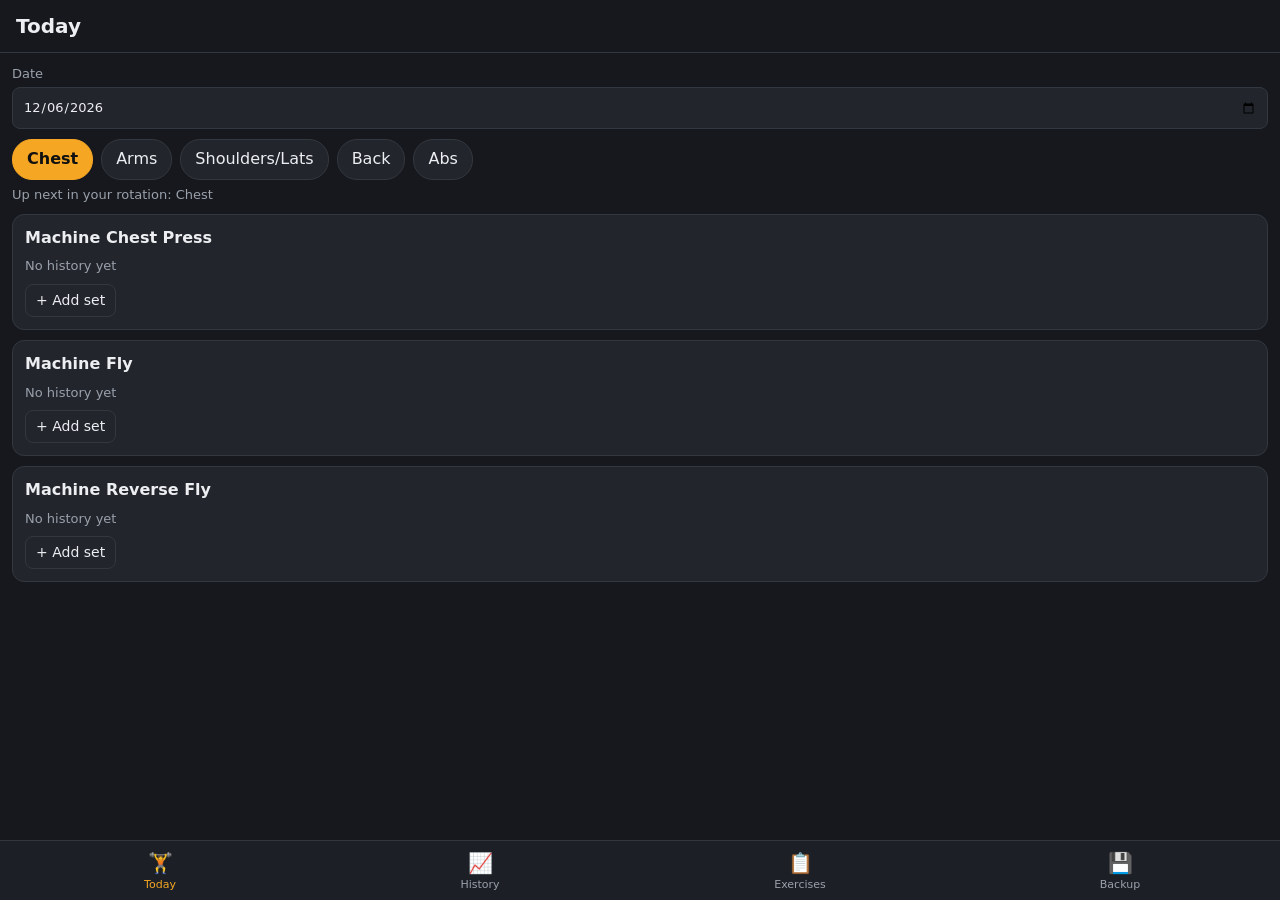
==== index.html @ e8d9cbe7 "Add workout tracker web app Offline PWA: daily logging by group, history, exercise management, and E" ====
<!DOCTYPE html>
<html lang="en">
<head>
<meta charset="utf-8">
<meta name="viewport" content="width=device-width, initial-scale=1, viewport-fit=cover">
<meta name="theme-color" content="#16181d">
<title>Workout Tracker</title>
<link rel="manifest" href="manifest.json">
<link rel="icon" href="icon-192.png">
<link rel="apple-touch-icon" href="icon-192.png">
<link rel="stylesheet" href="style.css">
</head>
<body>
<header>
  <h1 id="title">Today</h1>
  <span id="saved" class="saved"></span>
</header>

<main>
  <!-- TODAY -->
  <section id="view-today" class="view">
    <div class="row">
      <label class="lbl">Date <input type="date" id="today-date"></label>
    </div>
    <div id="group-picker" class="chips"></div>
    <p id="group-hint" class="hint"></p>
    <div id="today-list"></div>
  </section>

  <!-- HISTORY -->
  <section id="view-history" class="view" hidden>
    <label class="lbl">Exercise
      <select id="hist-exercise"></select>
    </label>
    <div id="hist-summary" class="summary"></div>
    <div id="hist-list"></div>
  </section>

  <!-- EXERCISES -->
  <section id="view-exercises" class="view" hidden>
    <form id="add-ex" class="card">
      <h3>Add exercise</h3>
      <input id="add-name" placeholder="Exercise name" required>
      <select id="add-group"></select>
      <input id="add-newgroup" placeholder="New group name" hidden>
      <button type="submit" class="primary">Add</button>
    </form>
    <div id="ex-list"></div>
  </section>

  <!-- BACKUP -->
  <section id="view-backup" class="view" hidden>
    <div class="card">
      <h3>Backup to Excel</h3>
      <p class="hint">Downloads WorkoutTracker.xlsx in the same layout as the file in your Drive "Workouts" folder. Until auto-sync is set up, save it there now and then.</p>
      <button id="btn-export" class="primary">Export WorkoutTracker.xlsx</button>
    </div>
    <div class="card">
      <h3>Restore from Excel</h3>
      <p class="hint">Loads a WorkoutTracker.xlsx and <b>replaces</b> what's on this phone.</p>
      <input type="file" id="file-import" accept=".xlsx">
    </div>
    <div class="card">
      <h3>Google Drive auto-sync</h3>
      <p class="hint">Coming in the next step.</p>
    </div>
    <p id="stats" class="hint"></p>
  </section>
</main>

<nav>
  <button data-view="today" class="active">🏋️<span>Today</span></button>
  <button data-view="history">📈<span>History</span></button>
  <button data-view="exercises">📋<span>Exercises</span></button>
  <button data-view="backup">💾<span>Backup</span></button>
</nav>

<script src="xlsx.full.min.js"></script>
<script src="app.js"></script>
</body>
</html>
---- style.css ----
:root{--bg:#16181d;--card:#22252c;--line:#33373f;--txt:#eceef1;--dim:#9aa1ab;--acc:#f5a623;--ok:#3ecf74;--bad:#e5534b}
*{box-sizing:border-box}
html,body{margin:0;background:var(--bg);color:var(--txt);font:16px/1.4 system-ui,-apple-system,Roboto,sans-serif}
header{position:sticky;top:0;z-index:5;background:var(--bg);display:flex;align-items:center;justify-content:space-between;padding:12px 16px;border-bottom:1px solid var(--line)}
h1{font-size:20px;margin:0}
h3{margin:0 0 8px;font-size:16px}
.saved{font-size:12px;color:var(--ok);transition:opacity .4s}
main{padding:12px 12px 90px}
.lbl{display:flex;flex-direction:column;gap:4px;color:var(--dim);font-size:13px;margin-bottom:10px}
input,select,button{font:inherit;color:var(--txt)}
input,select{background:var(--card);border:1px solid var(--line);border-radius:8px;padding:10px;width:100%}
button{background:var(--card);border:1px solid var(--line);border-radius:8px;padding:10px 14px;cursor:pointer}
button.primary{background:var(--acc);border-color:var(--acc);color:#111;font-weight:600}
button.small{padding:6px 10px;font-size:14px}
button.danger{color:var(--bad)}
.chips{display:flex;flex-wrap:wrap;gap:8px;margin:4px 0}
.chips button{border-radius:20px;padding:8px 14px}
.chips button.on{background:var(--acc);color:#111;border-color:var(--acc);font-weight:600}
.chips button.next{border-color:var(--acc)}
.hint{color:var(--dim);font-size:13px;margin:6px 0}
.card{background:var(--card);border:1px solid var(--line);border-radius:12px;padding:12px;margin:10px 0;display:flex;flex-direction:column;gap:8px}
.ex-head{display:flex;justify-content:space-between;align-items:baseline;gap:8px}
.ex-name{font-weight:600}
.ex-done{color:var(--ok);font-size:13px}
.last{color:var(--dim);font-size:13px}
.set{display:grid;grid-template-columns:28px 1fr 1fr 44px 32px;gap:6px;align-items:center}
.set .n{color:var(--dim);text-align:center}
.set input[type=number]{padding:8px;text-align:center}
.set.done input[type=number]{border-color:var(--ok)}
.set label.chk{display:flex;justify-content:center}
.set input[type=checkbox]{width:28px;height:28px;accent-color:var(--ok)}
.set .x{background:none;border:none;color:var(--dim);font-size:20px;padding:0}
.set-head{display:grid;grid-template-columns:28px 1fr 1fr 44px 32px;gap:6px;color:var(--dim);font-size:12px;text-align:center}
.btns{display:flex;gap:8px}
.notes{font-size:14px;padding:8px}
.summary{display:grid;grid-template-columns:repeat(3,1fr);gap:8px;margin:6px 0}
.summary div{background:var(--card);border:1px solid var(--line);border-radius:10px;padding:8px;text-align:center}
.summary b{display:block;font-size:18px}
.summary small{color:var(--dim)}
.sess .date{font-weight:600}
.sess ul{margin:4px 0 0;padding-left:18px}
.sess li.skip{color:var(--dim);text-decoration:line-through}
.grp-title{color:var(--acc);font-weight:600;margin:16px 4px 4px}
.ex-row{display:flex;justify-content:space-between;align-items:center;padding:8px 4px;border-bottom:1px solid var(--line)}
.ex-row.inactive span{color:var(--dim);text-decoration:line-through}
nav{position:fixed;bottom:0;left:0;right:0;display:flex;background:#1c1f25;border-top:1px solid var(--line);padding-bottom:env(safe-area-inset-bottom)}
nav button{flex:1;border:none;border-radius:0;background:none;display:flex;flex-direction:column;align-items:center;font-size:20px;padding:8px 0;color:var(--dim)}
nav button span{font-size:11px}
nav button.active{color:var(--acc)}
.empty{color:var(--dim);text-align:center;padding:30px 10px}
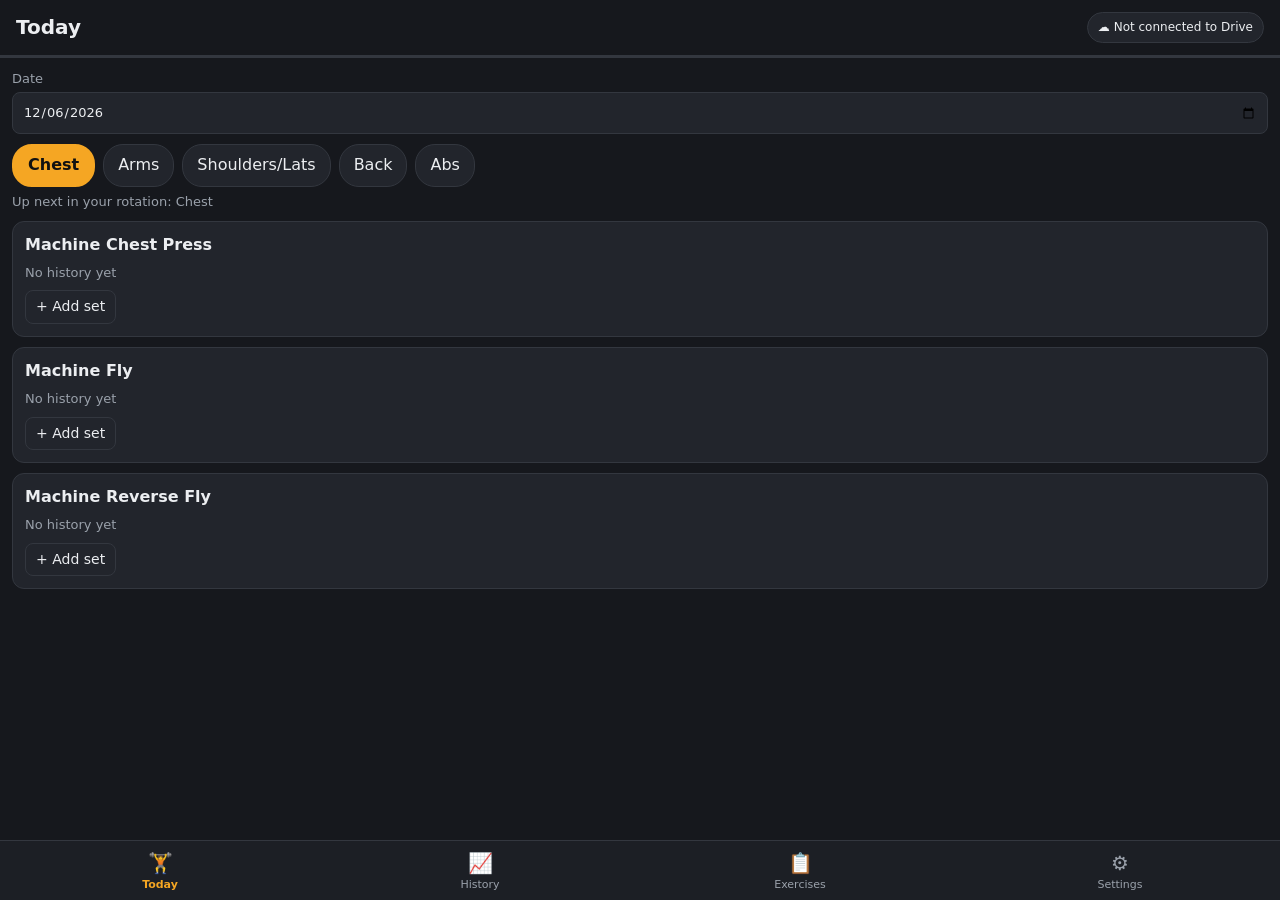
==== commit d3bbda46: "Add color theme picker with Gundam theme Themes are CSS variable sets chosen on the Settings tab (re" ====
--- a/index.html
+++ b/index.html
@@ -9,11 +9,13 @@
 <link rel="icon" href="icon-192.png">
 <link rel="apple-touch-icon" href="icon-192.png">
 <link rel="stylesheet" href="style.css">
+<script>try{var t=localStorage.getItem('wt-theme');if(t&&t!=='default')document.documentElement.dataset.theme=t}catch(e){}</script>
 </head>
 <body>
 <header>
   <h1 id="title">Today</h1>
   <span id="saved" class="saved"></span>
+  <button id="sync-btn" class="sync" hidden></button>
 </header>
 
 <main>
@@ -51,6 +53,10 @@
   <!-- BACKUP -->
   <section id="view-backup" class="view" hidden>
     <div class="card">
+      <h3>Color theme</h3>
+      <div id="themes" class="themes"></div>
+    </div>
+    <div class="card">
       <h3>Backup to Excel</h3>
       <p class="hint">Downloads WorkoutTracker.xlsx in the same layout as the file in your Drive "Workouts" folder. Until auto-sync is set up, save it there now and then.</p>
       <button id="btn-export" class="primary">Export WorkoutTracker.xlsx</button>
@@ -62,7 +68,12 @@
     </div>
     <div class="card">
       <h3>Google Drive auto-sync</h3>
-      <p class="hint">Coming in the next step.</p>
+      <p class="hint">Keeps <b>Workouts/WorkoutTracker.xlsx</b> in your Drive up to date after every change. Status: <b id="drive-status"></b></p>
+      <p id="drive-notset" class="hint">Needs a Google Client ID in sync.js first.</p>
+      <button id="btn-connect" class="primary">Connect Google Drive</button>
+      <button id="btn-syncnow">Sync now</button>
+      <button id="btn-pull">Restore from Drive (replace phone data)</button>
+      <button id="btn-disconnect" class="danger">Disconnect</button>
     </div>
     <p id="stats" class="hint"></p>
   </section>
@@ -72,10 +83,11 @@
   <button data-view="today" class="active">🏋️<span>Today</span></button>
   <button data-view="history">📈<span>History</span></button>
   <button data-view="exercises">📋<span>Exercises</span></button>
-  <button data-view="backup">💾<span>Backup</span></button>
+  <button data-view="backup">⚙️<span>Settings</span></button>
 </nav>
 
 <script src="xlsx.full.min.js"></script>
+<script src="sync.js"></script>
 <script src="app.js"></script>
 </body>
 </html>
--- a/style.css
+++ b/style.css
@@ -1,7 +1,9 @@
-:root{--bg:#16181d;--card:#22252c;--line:#33373f;--txt:#eceef1;--dim:#9aa1ab;--acc:#f5a623;--ok:#3ecf74;--bad:#e5534b}
+:root{--bg:#16181d;--card:#22252c;--line:#33373f;--txt:#eceef1;--dim:#9aa1ab;--acc:#f5a623;--on-acc:#111;--ok:#3ecf74;--bad:#e5534b;--head:#16181d;--head-line:#33373f;--nav:#1c1f25;--nav-txt:#9aa1ab;--nav-on:#f5a623;--next:#f5a623}
+/* Gundam: RX-78-2 white armor, blue chest, red trim, yellow V-fin */
+[data-theme=gundam]{--bg:#e9edf3;--card:#ffffff;--line:#c5cedb;--txt:#16213e;--dim:#5d6a85;--acc:#1d4fa3;--on-acc:#fff;--ok:#d39600;--bad:#d32f2f;--head:#ffffff;--head-line:#d32f2f;--nav:#1d4fa3;--nav-txt:#c9d6f0;--nav-on:#ffd23f;--next:#d32f2f;color-scheme:light}
 *{box-sizing:border-box}
 html,body{margin:0;background:var(--bg);color:var(--txt);font:16px/1.4 system-ui,-apple-system,Roboto,sans-serif}
-header{position:sticky;top:0;z-index:5;background:var(--bg);display:flex;align-items:center;justify-content:space-between;padding:12px 16px;border-bottom:1px solid var(--line)}
+header{position:sticky;top:0;z-index:5;background:var(--head);display:flex;align-items:center;justify-content:space-between;padding:12px 16px;border-bottom:3px solid var(--head-line)}
 h1{font-size:20px;margin:0}
 h3{margin:0 0 8px;font-size:16px}
 .saved{font-size:12px;color:var(--ok);transition:opacity .4s}
@@ -10,13 +12,13 @@
 input,select,button{font:inherit;color:var(--txt)}
 input,select{background:var(--card);border:1px solid var(--line);border-radius:8px;padding:10px;width:100%}
 button{background:var(--card);border:1px solid var(--line);border-radius:8px;padding:10px 14px;cursor:pointer}
-button.primary{background:var(--acc);border-color:var(--acc);color:#111;font-weight:600}
+button.primary{background:var(--acc);border-color:var(--acc);color:var(--on-acc);font-weight:600}
 button.small{padding:6px 10px;font-size:14px}
 button.danger{color:var(--bad)}
 .chips{display:flex;flex-wrap:wrap;gap:8px;margin:4px 0}
 .chips button{border-radius:20px;padding:8px 14px}
-.chips button.on{background:var(--acc);color:#111;border-color:var(--acc);font-weight:600}
-.chips button.next{border-color:var(--acc)}
+.chips button.on{background:var(--acc);color:var(--on-acc);border-color:var(--acc);font-weight:600}
+.chips button.next{border-color:var(--next);border-width:2px}
 .hint{color:var(--dim);font-size:13px;margin:6px 0}
 .card{background:var(--card);border:1px solid var(--line);border-radius:12px;padding:12px;margin:10px 0;display:flex;flex-direction:column;gap:8px}
 .ex-head{display:flex;justify-content:space-between;align-items:baseline;gap:8px}
@@ -40,11 +42,19 @@
 .sess .date{font-weight:600}
 .sess ul{margin:4px 0 0;padding-left:18px}
 .sess li.skip{color:var(--dim);text-decoration:line-through}
-.grp-title{color:var(--acc);font-weight:600;margin:16px 4px 4px}
+.grp-title{color:var(--next);font-weight:600;margin:16px 4px 4px}
 .ex-row{display:flex;justify-content:space-between;align-items:center;padding:8px 4px;border-bottom:1px solid var(--line)}
 .ex-row.inactive span{color:var(--dim);text-decoration:line-through}
-nav{position:fixed;bottom:0;left:0;right:0;display:flex;background:#1c1f25;border-top:1px solid var(--line);padding-bottom:env(safe-area-inset-bottom)}
-nav button{flex:1;border:none;border-radius:0;background:none;display:flex;flex-direction:column;align-items:center;font-size:20px;padding:8px 0;color:var(--dim)}
+nav{position:fixed;bottom:0;left:0;right:0;display:flex;background:var(--nav);border-top:1px solid var(--line);padding-bottom:env(safe-area-inset-bottom)}
+nav button{flex:1;border:none;border-radius:0;background:none;display:flex;flex-direction:column;align-items:center;font-size:20px;padding:8px 0;color:var(--nav-txt)}
 nav button span{font-size:11px}
-nav button.active{color:var(--acc)}
+nav button.active{color:var(--nav-on);font-weight:600}
 .empty{color:var(--dim);text-align:center;padding:30px 10px}
+.sync{font-size:12px;padding:6px 10px;border-radius:16px;margin-left:auto}
+.sync.ok{color:var(--ok)}.sync.dirty,.sync.err{color:var(--acc);border-color:var(--acc)}.sync.busy{color:var(--dim)}
+header .saved{margin-left:8px}
+.themes{display:grid;grid-template-columns:1fr 1fr;gap:8px}
+.themes button{display:flex;align-items:center;gap:8px;justify-content:flex-start}
+.themes button.on{outline:2px solid var(--acc)}
+.swatch{display:inline-flex;border-radius:4px;overflow:hidden;border:1px solid var(--line)}
+.swatch i{width:12px;height:18px}
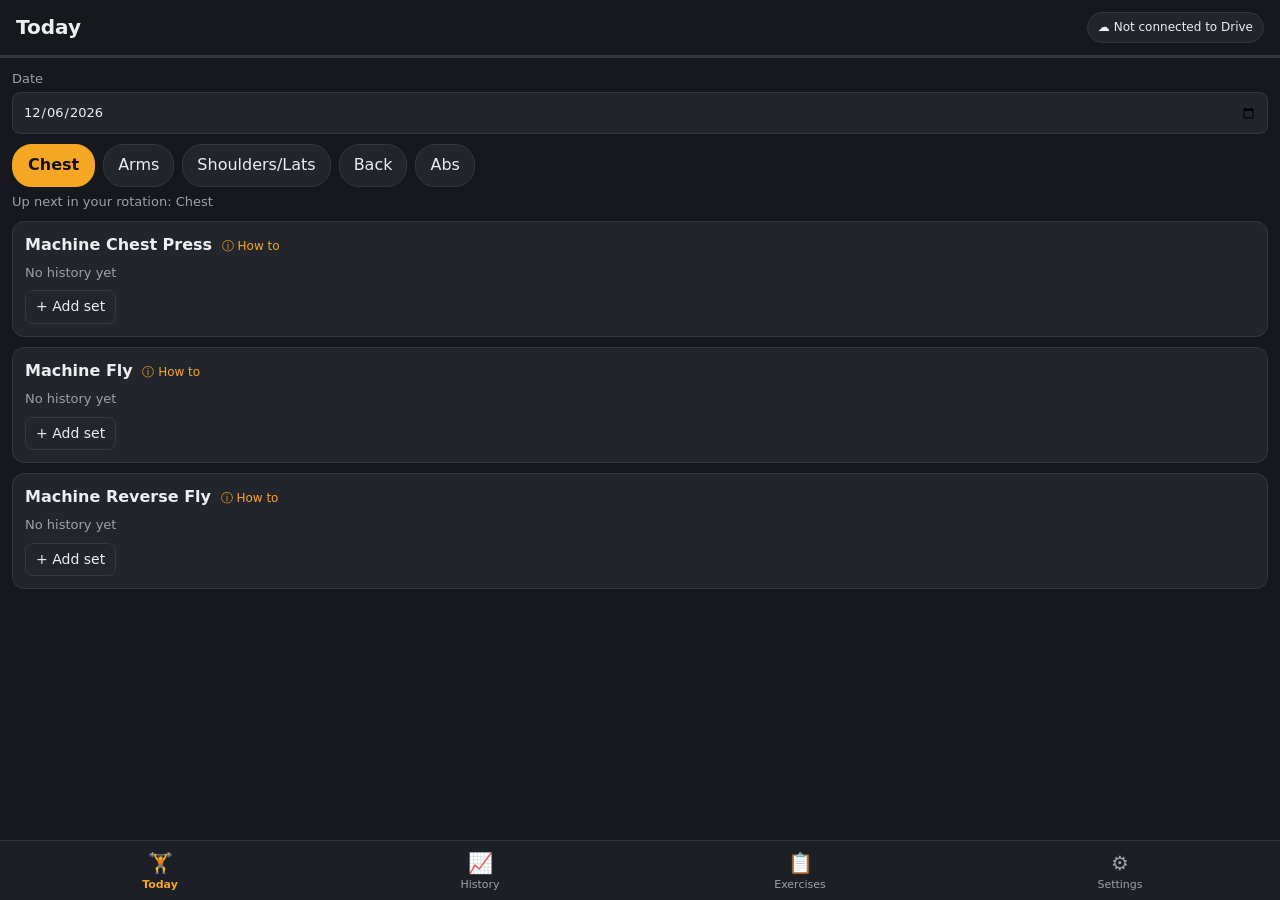
==== commit b63fa6de: "Add hernia-friendly core moves and how-to guide for every exercise - One-time update adds 8 low-pres" ====
--- a/index.html
+++ b/index.html
@@ -8,8 +8,8 @@
 <link rel="manifest" href="manifest.json">
 <link rel="icon" href="icon-192.png">
 <link rel="apple-touch-icon" href="icon-192.png">
-<link rel="stylesheet" href="style.css">
-<script>try{var t=localStorage.getItem('wt-theme');if(t&&t!=='default')document.documentElement.dataset.theme=t}catch(e){}</script>
+<link rel="stylesheet" href="style.css?v=7">
+<script>try{var t=localStorage.getItem('wt-theme'),r=document.documentElement;if(t&&t!=='default')r.dataset.theme=t;if(t==='custom'){var v=JSON.parse(localStorage.getItem('wt-theme-vars')||'{}');for(var k in v)r.style.setProperty(k,v[k])}}catch(e){}</script>
 </head>
 <body>
 <header>
@@ -54,7 +54,14 @@
   <section id="view-backup" class="view" hidden>
     <div class="card">
       <h3>Color theme</h3>
+      <p class="hint">Tap one to switch.</p>
       <div id="themes" class="themes"></div>
+      <div id="custom-editor" hidden>
+        <div id="custom-fields" class="picks"></div>
+        <p class="hint">Changes show up as you pick. Start over from:
+          <button class="small" data-start="default">Gym Rat</button>
+          <button class="small" data-start="gundam">Gundam</button></p>
+      </div>
     </div>
     <div class="card">
       <h3>Backup to Excel</h3>
@@ -86,8 +93,8 @@
   <button data-view="backup">⚙️<span>Settings</span></button>
 </nav>
 
-<script src="xlsx.full.min.js"></script>
-<script src="sync.js"></script>
-<script src="app.js"></script>
+<script src="xlsx.full.min.js?v=7"></script>
+<script src="sync.js?v=7"></script>
+<script src="app.js?v=7"></script>
 </body>
 </html>
--- a/style.css
+++ b/style.css
@@ -58,3 +58,8 @@
 .themes button.on{outline:2px solid var(--acc)}
 .swatch{display:inline-flex;border-radius:4px;overflow:hidden;border:1px solid var(--line)}
 .swatch i{width:12px;height:18px}
+.picks{display:flex;flex-direction:column;gap:6px;margin-top:6px}
+.pick{display:flex;align-items:center;gap:10px}
+.pick input[type=color]{width:48px;height:36px;padding:2px;border-radius:8px;flex:none}
+.howto{font-size:12px;font-weight:400;color:var(--acc);text-decoration:none;white-space:nowrap;margin-left:4px}
+.ex-row .howto{margin-left:auto;margin-right:10px}
